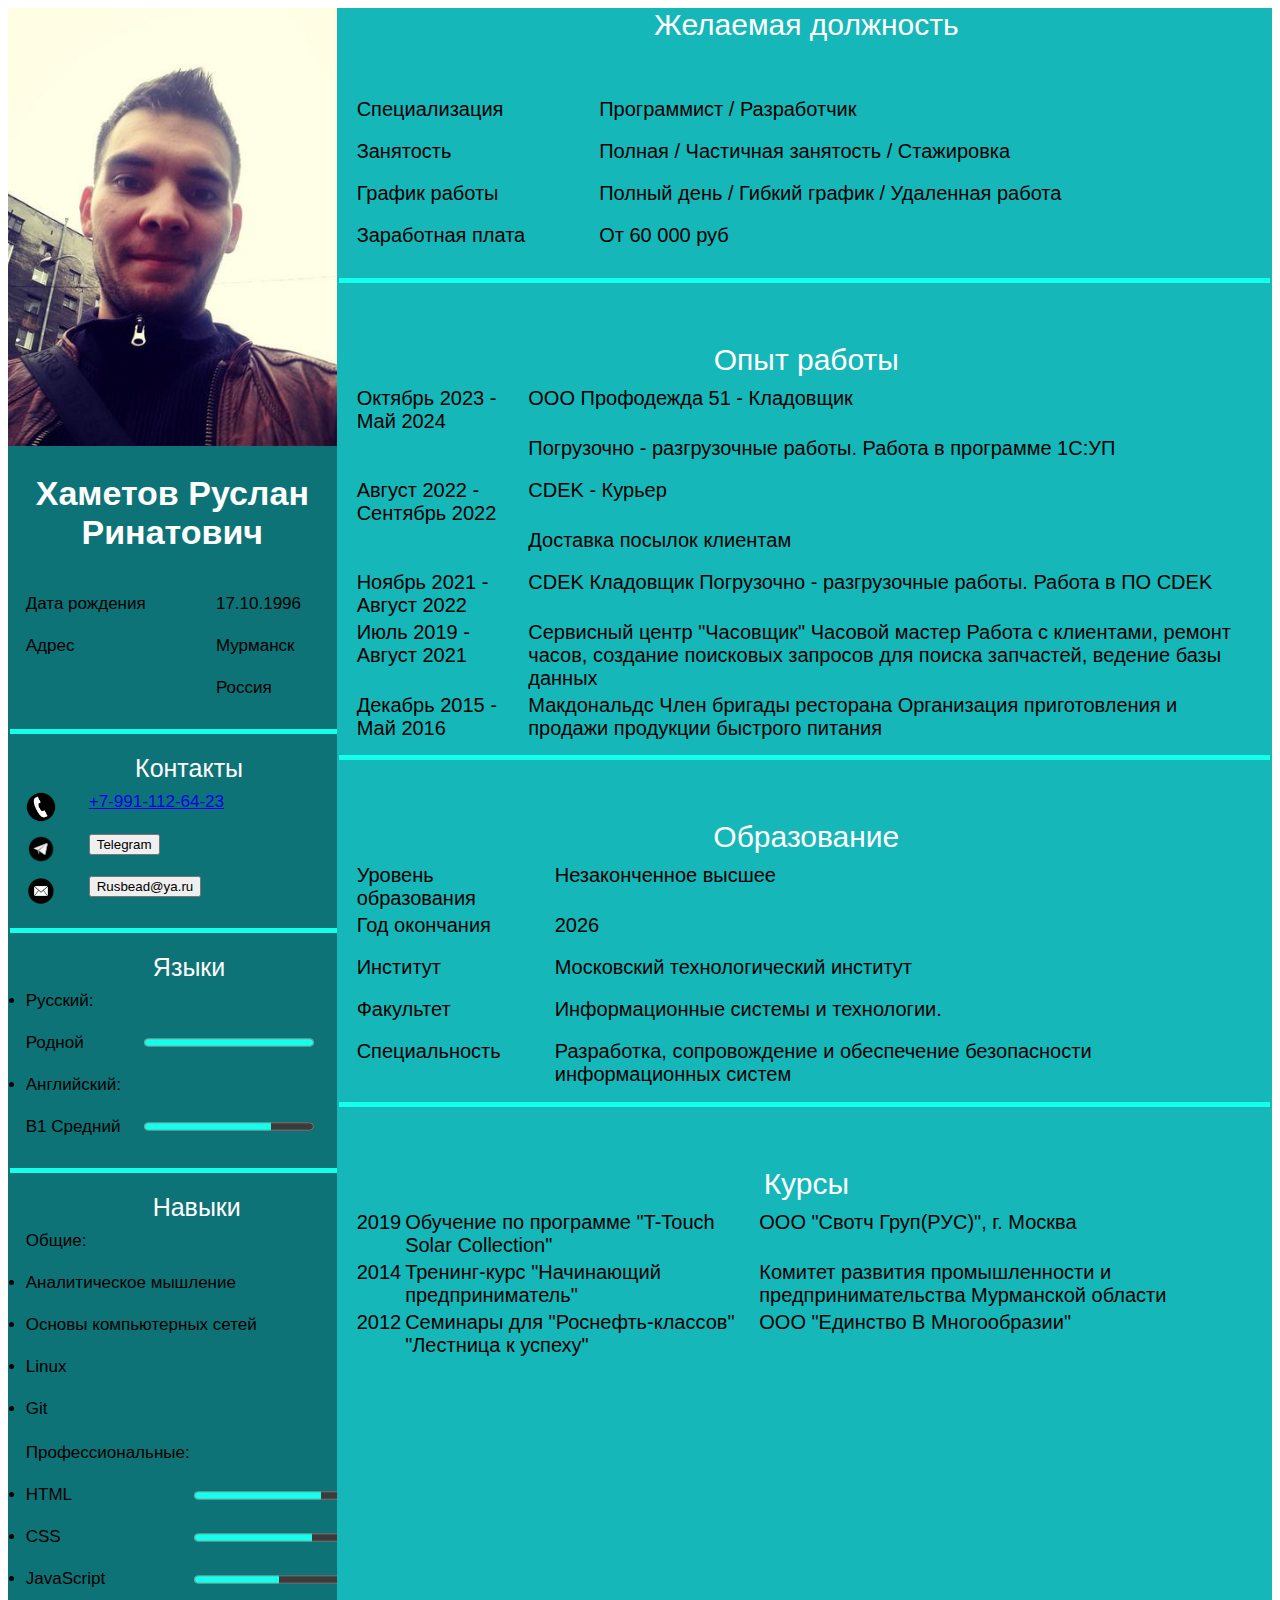
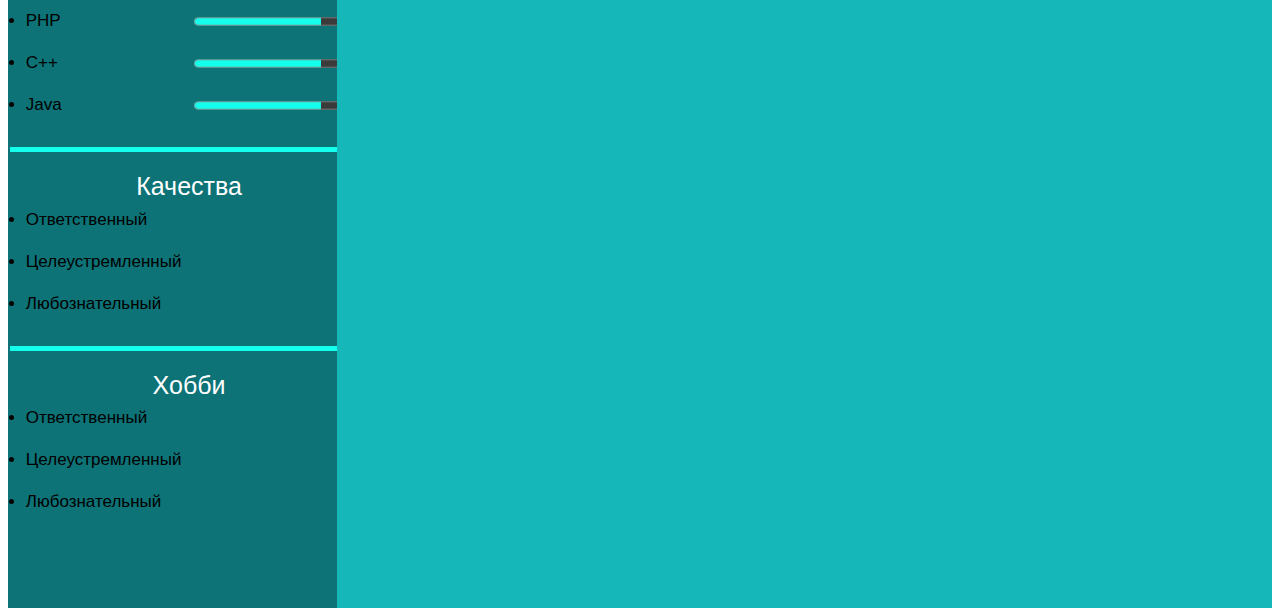
==== pages/index.html @ 47e61119 "Resume first version" ====
<!DOCTYPE html>
<html lang="ru">

<head>
    <meta charset="UTF-8">
    <!-- <meta name="viewport" content="width=device-width, initial-scale=1.0"> -->
    <title>Document</title>
    <link rel="stylesheet" href="/styles/style.css">
</head>

<body>
    <div class="main">
        <div id="leftCol">
            <img id="avatar" src="../img/Avatar.jpeg" alt="Логотип">

            <h1>Хаметов Руслан Ринатович</h1>

            <fieldset>
                <table>
                    <tr>
                        <td>Дата рождения</td>
                        <td>17.10.1996</td>
                    </tr>

                    <tr>
                        <td>Адрес</td>
                        <td>Мурманск</td>
                    </tr>
                    <tr>
                        <td></td>
                        <td>Россия</td>
                    </tr>
                </table>
            </fieldset>

            <fieldset>
                <legend>Контакты</legend>
                <table>
                    <tr>
                        <td class="contactsIcons">
                            <img src="../img/phone.png"></img>
                        </td>
                        <td>
                            <a href="tel:+79911126423">
                                +7-991-112-64-23
                            </a>
                        </td>
                    </tr>

                    <tr>
                        <td class="contactsIcons">
                            <img src="../img/telegram.png"></img>
                        </td>
                        <td>
                            <form action="https://t.me/Adamantine_WalRus" target="_blank">
                                <button class="btn">Telegram</button>
                            </form>
                        </td>
                    </tr>
                    <tr>
                        <td class="contactsIcons">
                            <img src="../img/mail.png"></img>
                        </td>
                        <td>
                            <form action="mailto:mail@Rusbead@yandex.ru&body=привет">
                                <button class="btn">Rusbead@ya.ru</button>
                            </form>
                        </td>
                    </tr>
                </table>
            </fieldset>

            <fieldset>
                <legend>Языки</legend>
                <table>
                    <tr>
                        <td><li>Русский:</li></td>
                    </tr>
                    <tr>
                        <td>Родной</td>
                        <td><progress value="100" max="100"></progress></td>
                    </tr>
                    <tr>
                        <td><li>Английский:</li></td>
                    </tr>
                    <tr>
                        <td>B1 Средний</td>
                        <td><progress value="75" max="100"></progress></td>
                    </tr>
                </table>
            </fieldset>

            <fieldset>
                <legend>Навыки</legend>
                <table>
                    <tr><td>Общие:</td></tr>
                    <tr>
                        <td><li>Аналитическое мышление</li></td>
                    </tr>
                    <tr>
                        <td><li>Основы компьютерных сетей</li></td>
                    </tr>
                    <tr>
                        <td><li>Linux</li></td>
                    </tr>
                    <tr>
                        <td><li>Git</li></td>
                    </tr>
                </table>

                <table>
                    <tr><td>Профессиональные:</td></tr>
                    <tr>
                        <td><li>HTML</li></td>
                        <td><progress value="75" max="100"></progress></td>
                    </tr>

                    <tr>
                        <td><li>CSS</li></td>
                        <td><progress value="70" max="100"></progress></td>
                    </tr>

                    <tr>
                        <td><li>JavaScript</li></td>
                        <td><progress value="50" max="100"></progress></td>
                    </tr>

                    <tr>
                        <td><li>PHP</li></td>
                        <td><progress value="75" max="100"></progress></td>
                    </tr>

                    <tr>
                        <td><li>C++</li></td>
                        <td><progress value="75" max="100"></progress></td>
                    </tr>

                    <tr>
                        <td><li>Java</li></td>
                        <td><progress value="75" max="100"></progress></td>
                    </tr>
                </table>
                </ul>
            </fieldset>

            <fieldset>
                <legend>Качества</legend>
                <table>
                    <tr>
                        <td><li>Ответственный</li></td>
                    </tr>
                    <tr>
                        <td><li>Целеустремленный</li></td>
                    </tr>
                    <tr>
                        <td><li>Любознательный</li></td>
                    </tr>
                </table>
            </fieldset>

            <fieldset id="hobbies">
                <legend>Хобби</legend>
                <table>
                    <tr>
                        <td><li>Ответственный</li></td>
                    </tr>
                    <tr>
                        <td><li>Целеустремленный</li></td>
                    </tr>
                    <tr>
                        <td><li>Любознательный</li></td>
                    </tr>
                </table>
            </fieldset>
        </div>

        <div id="rightCol">
            <fieldset class="post">
                <legend>Желаемая должность</legend>
                <table>
                    <tr>
                        <td>Специализация</td>
                        <td>Программист / Разработчик</td>
                    </tr>

                    <br> <br>

                    <tr>
                        <td>Занятость</td>
                        <td>Полная / Частичная занятость / Стажировка</li>
                        </td>
                    </tr>

                    <tr>
                        <td>График работы</td>
                        <td>Полный день / Гибкий график / Удаленная работа</td>
                        </td>
                    </tr>

                    <tr>
                        <td>Заработная плата</td>
                        <td>От 60 000 руб</td>
                    </tr>
                </table>
            </fieldset>

            <fieldset>
                <legend>Опыт работы</legend>

                <table>
                    <tr>
                        <td>Октябрь 2023 - Май 2024</td>
                        <td>ООО Профодежда 51 - Кладовщик</td>
                    </tr>
                    <tr>
                        <td></td><td>Погрузочно - разгрузочные работы. Работа в программе 1С:УП</td>
                    </tr>

                    <tr>
                        <td>Август 2022 - Сентябрь 2022</td>
                        <td>CDEK - Курьер</td>
                    </tr>
                    <tr>
                        <td></td><td>Доставка посылок клиентам</td>
                    </tr>
                        

                    <tr>
                        <td>
                            Ноябрь 2021 - Август 2022
                        </td>
                        <td>
                            CDEK
                            Кладовщик
                            Погрузочно - разгрузочные работы. Работа в ПО CDEK
                        </td>
                    </tr>

                    <tr>
                        <td>
                            Июль 2019 - Август 2021
                        </td>
                        <td>
                            Сервисный центр "Часовщик"
                            Часовой мастер
                            Работа с клиентами, ремонт часов, создание поисковых запросов для поиска запчастей,
                            ведение базы данных
                        </td>
                    </tr>

                    <tr>
                        <td>
                            Декабрь 2015 - Май 2016
                        </td>
                        <td>
                            Макдональдс
                            Член бригады ресторана
                            Организация приготовления и продажи продукции быстрого питания
                    </tr>


                </table>
            </fieldset>

            <fieldset>
                <legend>Образование</legend>
                <table>
                    <tr>
                        <td>Уровень образования</td>
                        <td>Незаконченное высшее</td>
                    </tr>
                    <tr>
                        <td>Год окончания</td>
                        <td>2026</td>
                    </tr>
                    <tr>
                        <td>Институт</td>
                        <td>Московский технологический институт</td>
                    </tr>
                    <tr>
                        <td>Факультет</td>
                        <td>Информационные системы и технологии.</td>
                    </tr>
                    <tr>
                        <td>Специальность</td>
                        <td>Разработка, сопровождение и обеспечение безопасности информационных систем</td>
                    </tr>
                </table>
            </fieldset>

            <fieldset id="courses">
                <legend>Курсы</legend>
                <table>
                    <tr>
                        <td>2019</td>
                        <td>Обучение по программе "T-Touch Solar Collection"</td>
                        <td>ООО "Свотч Груп(РУС)", г. Москва</td>
                    </tr>
                    <tr>
                        <td>2014</td>
                        <td>Тренинг-курс "Начинающий предприниматель"</td>
                        <td>Комитет развития промышленности и предпринимательства Мурманской области</td>
                    </tr>
                    <tr>
                        <td>2012</td>
                        <td>Семинары для "Роснефть-классов" "Лестница к успеху"</td>
                        <td>ООО "Единство В Многообразии"</td>
                    </tr>
                </table>
            </fieldset>
        </div>
    </div>
</body>

</html>
---- styles/style.css ----
#avatar {
    width: 100%;
}

.main {
    height: 2200px;
}

table {
    width: 100%;
}

table td {
    text-align: left;
    vertical-align: top;

}

table tr {
    height: 40px;
}





#leftCol {
    float: left;
    width: 26%;
    background: #0D7377;
    
    text-align: left;
    font: 17px 'Arial';
    color: black;

    height: 100%;
}

#leftCol fieldset {
    margin-bottom: 20px;
    border: none;
    border-bottom: 5px solid #14FFEC;
    width: 100%;
}

#leftCol fieldset legend {
    text-align: center;
    color: white;
    width: 100%;
    font: 25px 'Arial';
}

#leftCol h1 {
    text-align: center;
    color: white;
    padding-bottom: 10px;
}

.contactsIcons img {
    height: 30px; 
    width: 30px;
}

#leftCol progress {
    accent-color: #14FFEC;
}

#leftCol #hobbies {
    border: none;
}





#rightCol {
    float: right;
    background: #15B7B9;

    text-align: left;
    width: 74%;

    color: black;

    font: 20px 'Arial';

    height: 100%;
}

#rightCol fieldset {
    border: none;
    border-bottom: 5px solid #14FFEC;
    /* border: 1px solid #FF9A3C; */
    margin-bottom: 60px;
}

#rightCol fieldset legend {
    text-align: center;
    color: white;
    width: 100%;
    border: none;
    font: 30px 'Arial';
    /* border: 1px solid; */
}

#rightCol #courses {
    border: none;
}
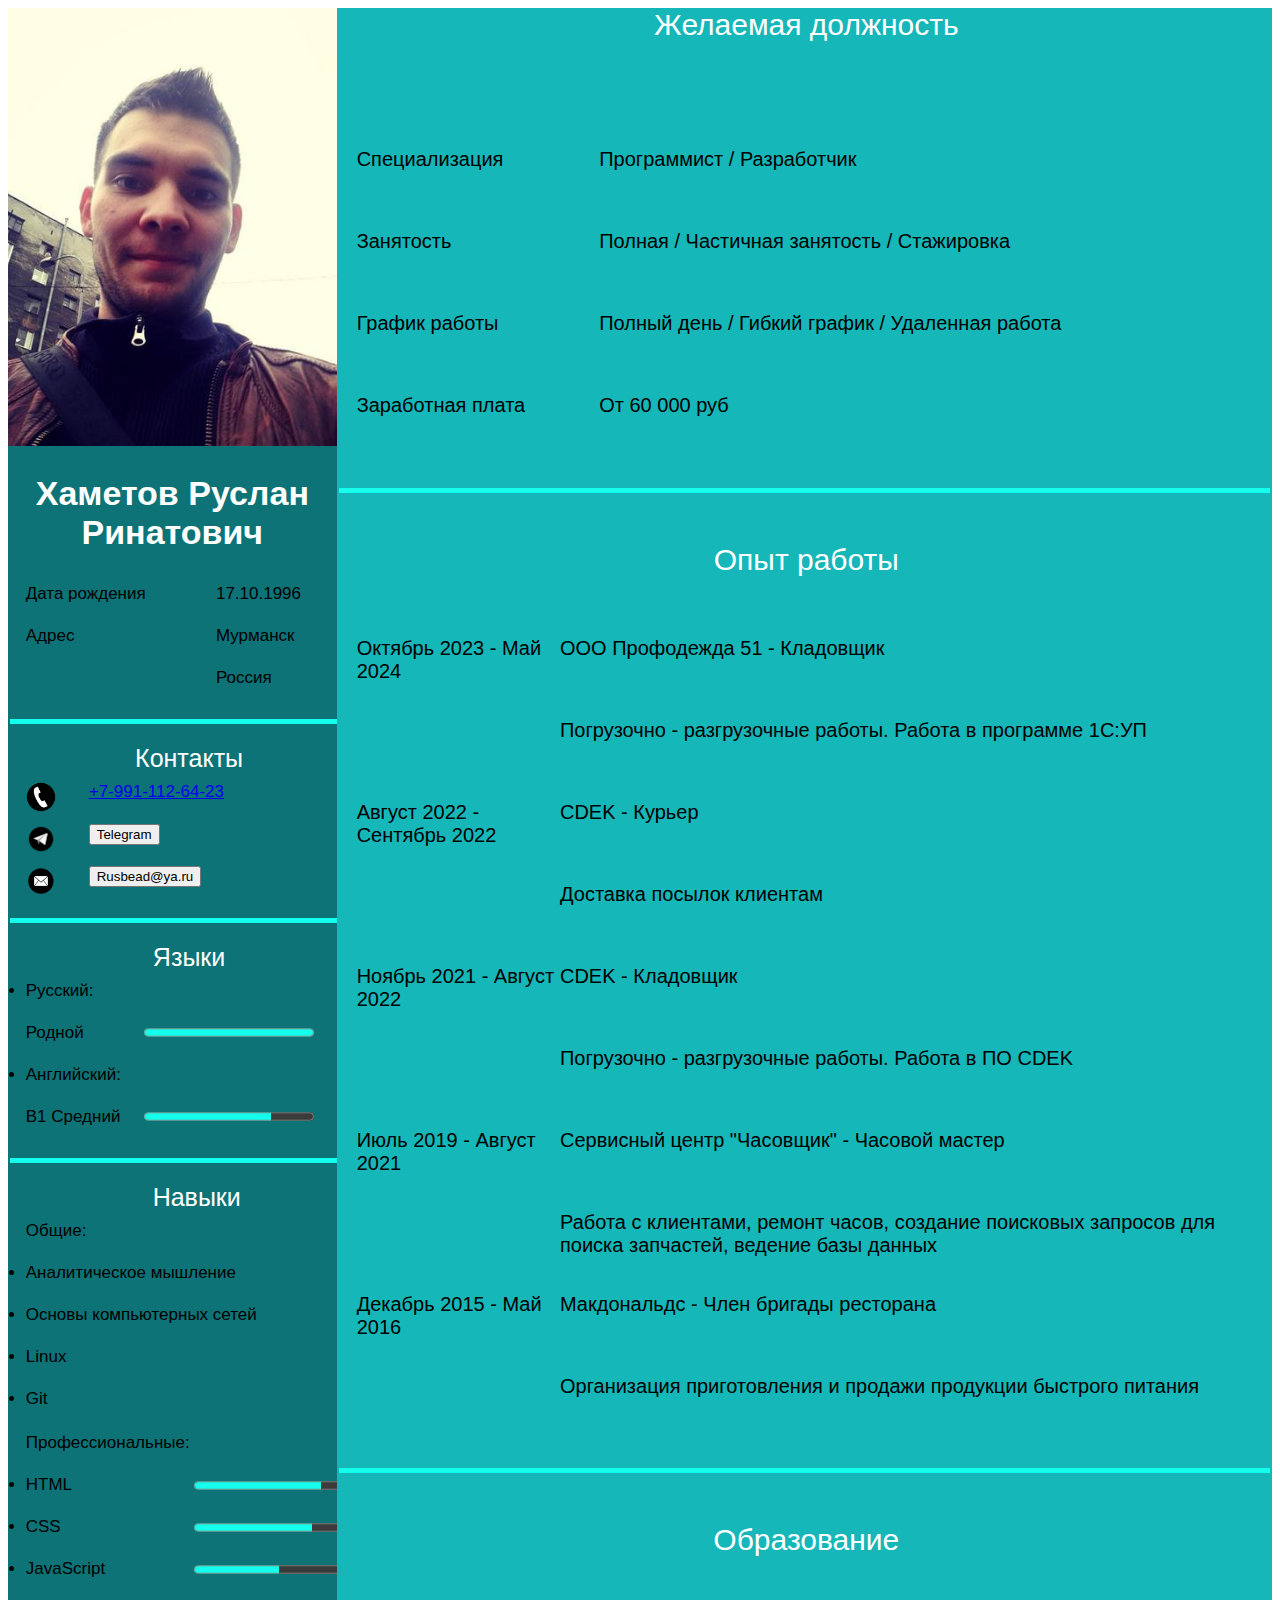
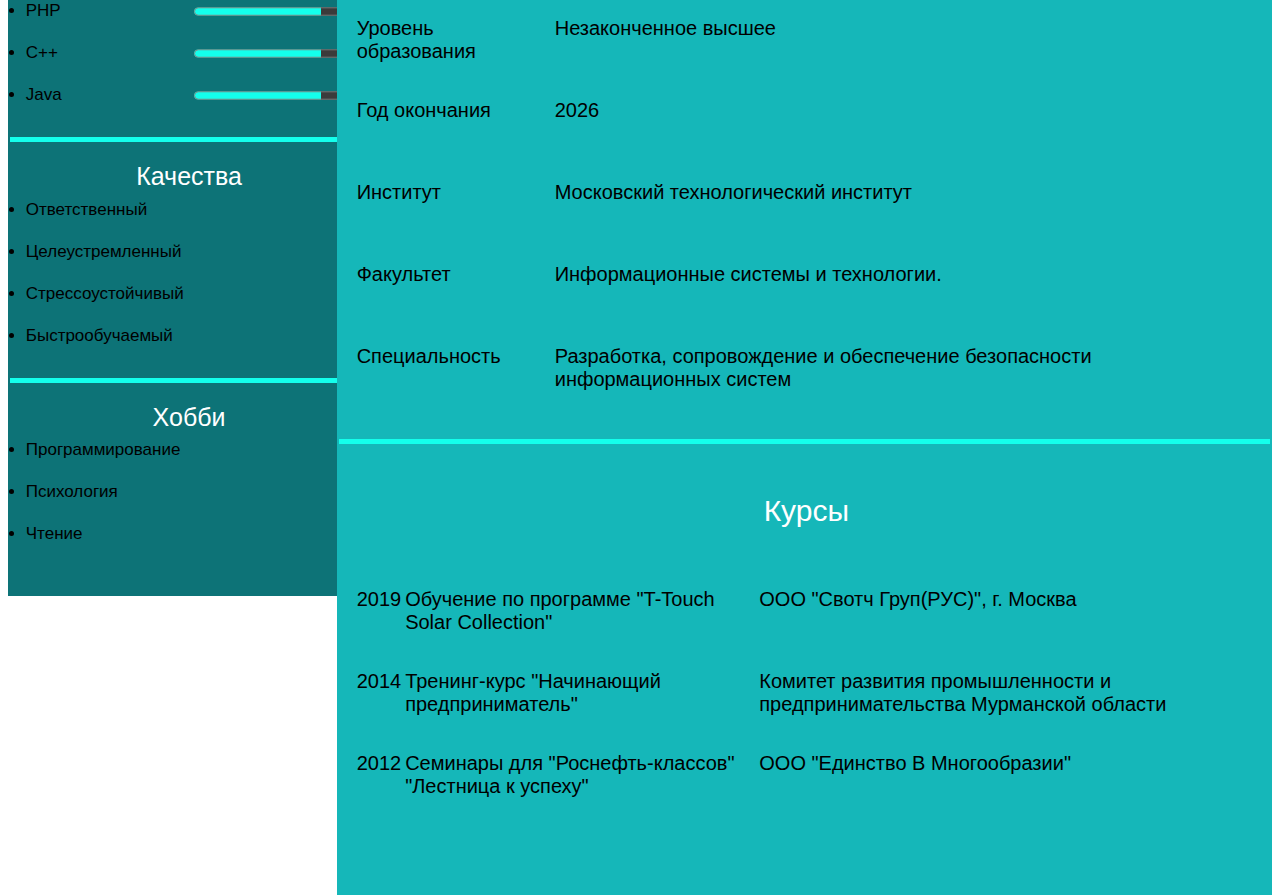
==== commit 5cb1b5e7: "Some fixes" ====
--- a/pages/index.html
+++ b/pages/index.html
@@ -41,9 +41,7 @@
                             <img src="../img/phone.png"></img>
                         </td>
                         <td>
-                            <a href="tel:+79911126423">
-                                +7-991-112-64-23
-                            </a>
+                            <a href="tel:+79911126423">+7-991-112-64-23</a>
                         </td>
                     </tr>
 
@@ -146,15 +144,10 @@
             <fieldset>
                 <legend>Качества</legend>
                 <table>
-                    <tr>
-                        <td><li>Ответственный</li></td>
-                    </tr>
-                    <tr>
-                        <td><li>Целеустремленный</li></td>
-                    </tr>
-                    <tr>
-                        <td><li>Любознательный</li></td>
-                    </tr>
+                    <tr><td><li>Ответственный</li></td></tr>
+                    <tr><td><li>Целеустремленный</li></td></tr>
+                    <tr><td><li>Стрессоустойчивый</li></td></tr>
+                    <tr><td><li>Быстрообучаемый</li></td></tr>
                 </table>
             </fieldset>
 
@@ -162,13 +155,13 @@
                 <legend>Хобби</legend>
                 <table>
                     <tr>
-                        <td><li>Ответственный</li></td>
-                    </tr>
-                    <tr>
-                        <td><li>Целеустремленный</li></td>
-                    </tr>
-                    <tr>
-                        <td><li>Любознательный</li></td>
+                        <td><li>Программирование</li></td>
+                    </tr>
+                    <tr>
+                        <td><li>Психология</li></td>
+                    </tr>
+                    <tr>
+                        <td><li>Чтение</li></td>
                     </tr>
                 </table>
             </fieldset>
@@ -212,53 +205,30 @@
                         <td>Октябрь 2023 - Май 2024</td>
                         <td>ООО Профодежда 51 - Кладовщик</td>
                     </tr>
-                    <tr>
-                        <td></td><td>Погрузочно - разгрузочные работы. Работа в программе 1С:УП</td>
-                    </tr>
+                    <tr><td></td><td>Погрузочно - разгрузочные работы. Работа в программе 1С:УП</td></tr>
 
                     <tr>
                         <td>Август 2022 - Сентябрь 2022</td>
                         <td>CDEK - Курьер</td>
                     </tr>
-                    <tr>
-                        <td></td><td>Доставка посылок клиентам</td>
-                    </tr>
+                    <tr><td></td><td>Доставка посылок клиентам</td></tr>
                         
-
-                    <tr>
-                        <td>
-                            Ноябрь 2021 - Август 2022
-                        </td>
-                        <td>
-                            CDEK
-                            Кладовщик
-                            Погрузочно - разгрузочные работы. Работа в ПО CDEK
-                        </td>
-                    </tr>
-
-                    <tr>
-                        <td>
-                            Июль 2019 - Август 2021
-                        </td>
-                        <td>
-                            Сервисный центр "Часовщик"
-                            Часовой мастер
-                            Работа с клиентами, ремонт часов, создание поисковых запросов для поиска запчастей,
-                            ведение базы данных
-                        </td>
-                    </tr>
-
-                    <tr>
-                        <td>
-                            Декабрь 2015 - Май 2016
-                        </td>
-                        <td>
-                            Макдональдс
-                            Член бригады ресторана
-                            Организация приготовления и продажи продукции быстрого питания
-                    </tr>
-
-
+                    <tr>
+                        <td>Ноябрь 2021 - Август 2022</td>
+                        <td>CDEK - Кладовщик</td>
+                    </tr>
+                    <tr><td></td><td>Погрузочно - разгрузочные работы. Работа в ПО CDEK</td></tr>
+
+                    <tr>
+                        <td>Июль 2019 - Август 2021</td>
+                        <td>Сервисный центр "Часовщик" - Часовой мастер</td>   
+                    </tr><td></td><td>Работа с клиентами, ремонт часов, создание поисковых запросов для поиска запчастей, ведение базы данных</td></tr>
+
+                    <tr>
+                        <td>Декабрь 2015 - Май 2016</td>
+                        <td>Макдональдс - Член бригады ресторана</td>   
+                    </tr>
+                    <tr><td></td><td>Организация приготовления и продажи продукции быстрого питания</td></tr> 
                 </table>
             </fieldset>
 
--- a/styles/style.css
+++ b/styles/style.css
@@ -1,10 +1,9 @@
-
 #avatar {
     width: 100%;
 }
 
 .main {
-    height: 2200px;
+    height: auto;
 }
 
 table {
@@ -14,7 +13,6 @@
 table td {
     text-align: left;
     vertical-align: top;
-
 }
 
 table tr {
@@ -54,7 +52,6 @@
 #leftCol h1 {
     text-align: center;
     color: white;
-    padding-bottom: 10px;
 }
 
 .contactsIcons img {
@@ -88,11 +85,15 @@
     height: 100%;
 }
 
+#rightCol table tr {
+    height: 80px;
+}
+
 #rightCol fieldset {
     border: none;
     border-bottom: 5px solid #14FFEC;
     /* border: 1px solid #FF9A3C; */
-    margin-bottom: 60px;
+    margin-bottom: 50px;
 }
 
 #rightCol fieldset legend {
@@ -102,6 +103,7 @@
     border: none;
     font: 30px 'Arial';
     /* border: 1px solid; */
+    margin-bottom: 50px;
 }
 
 #rightCol #courses {
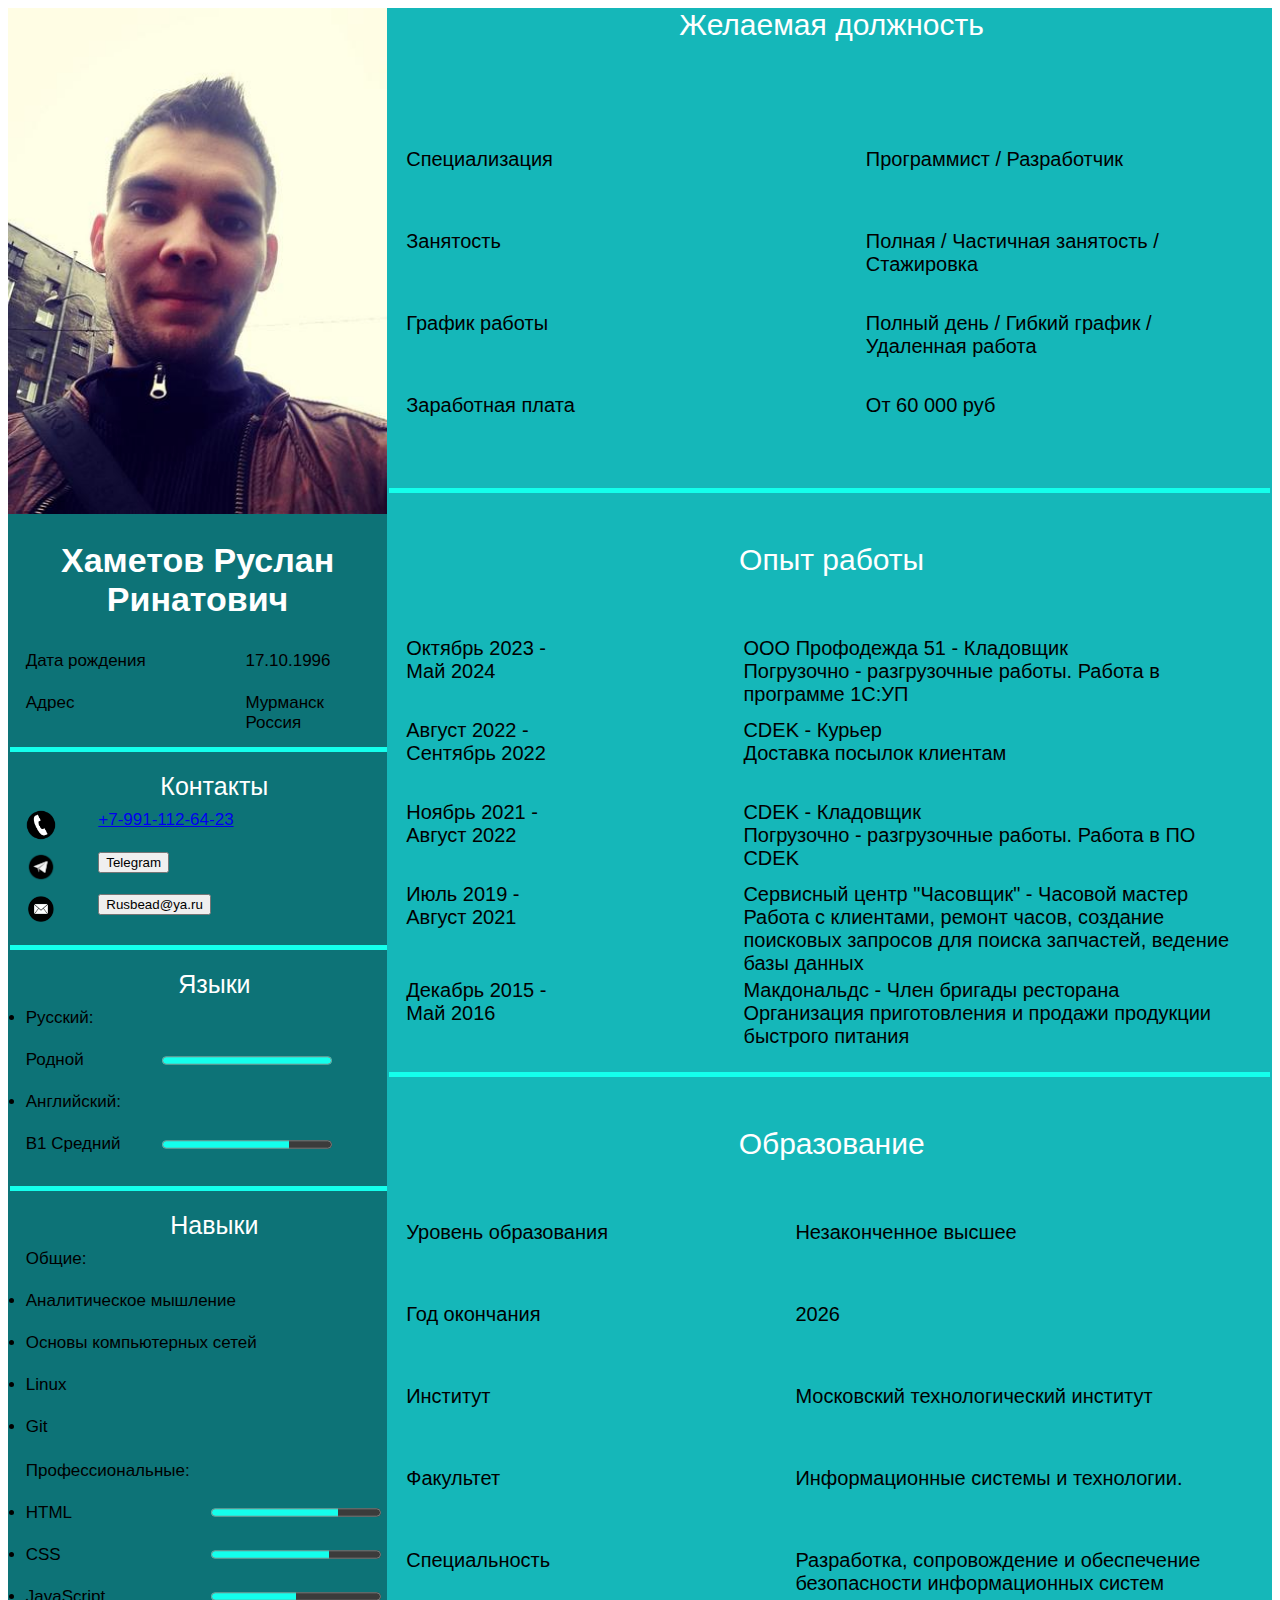
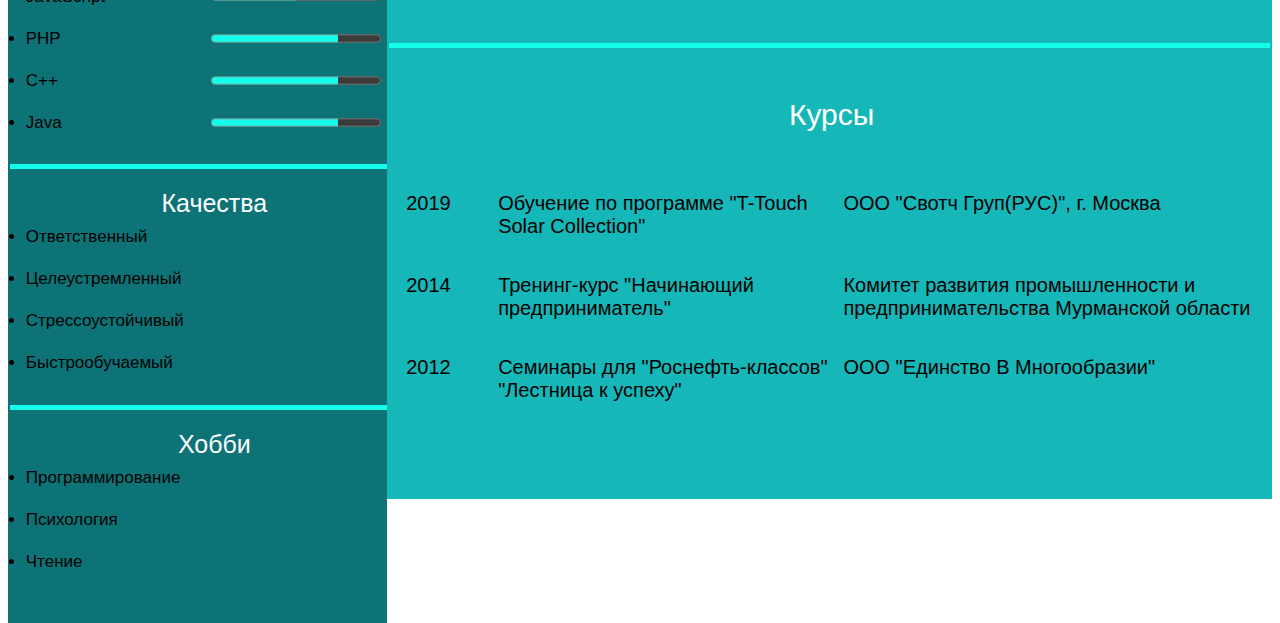
==== commit 19c08634: "Some code refactoring" ====
--- a/pages/index.html
+++ b/pages/index.html
@@ -24,16 +24,15 @@
 
                     <tr>
                         <td>Адрес</td>
-                        <td>Мурманск</td>
-                    </tr>
-                    <tr>
-                        <td></td>
-                        <td>Россия</td>
-                    </tr>
-                </table>
-            </fieldset>
-
-            <fieldset>
+                        <td>
+                            Мурманск<br>
+                            Россия
+                        </td>
+                    </tr>
+                </table>
+            </fieldset>
+
+            <fieldset class="Contacts">
                 <legend>Контакты</legend>
                 <table>
                     <tr>
@@ -72,18 +71,26 @@
                 <legend>Языки</legend>
                 <table>
                     <tr>
-                        <td><li>Русский:</li></td>
+                        <td>
+                            <li>Русский:</li>
+                        </td>
                     </tr>
                     <tr>
                         <td>Родной</td>
-                        <td><progress value="100" max="100"></progress></td>
-                    </tr>
-                    <tr>
-                        <td><li>Английский:</li></td>
+                        <td>
+                            <progress value="100" max="100"></progress>
+                        </td>
+                    </tr>
+                    <tr>
+                        <td>
+                            <li>Английский:</li>
+                        </td>
                     </tr>
                     <tr>
                         <td>B1 Средний</td>
-                        <td><progress value="75" max="100"></progress></td>
+                        <td>
+                            <progress value="75" max="100"></progress>
+                        </td>
                     </tr>
                 </table>
             </fieldset>
@@ -91,54 +98,89 @@
             <fieldset>
                 <legend>Навыки</legend>
                 <table>
-                    <tr><td>Общие:</td></tr>
-                    <tr>
-                        <td><li>Аналитическое мышление</li></td>
-                    </tr>
-                    <tr>
-                        <td><li>Основы компьютерных сетей</li></td>
-                    </tr>
-                    <tr>
-                        <td><li>Linux</li></td>
-                    </tr>
-                    <tr>
-                        <td><li>Git</li></td>
-                    </tr>
-                </table>
-
-                <table>
-                    <tr><td>Профессиональные:</td></tr>
-                    <tr>
-                        <td><li>HTML</li></td>
-                        <td><progress value="75" max="100"></progress></td>
-                    </tr>
-
-                    <tr>
-                        <td><li>CSS</li></td>
-                        <td><progress value="70" max="100"></progress></td>
-                    </tr>
-
-                    <tr>
-                        <td><li>JavaScript</li></td>
-                        <td><progress value="50" max="100"></progress></td>
-                    </tr>
-
-                    <tr>
-                        <td><li>PHP</li></td>
-                        <td><progress value="75" max="100"></progress></td>
-                    </tr>
-
-                    <tr>
-                        <td><li>C++</li></td>
-                        <td><progress value="75" max="100"></progress></td>
-                    </tr>
-
-                    <tr>
-                        <td><li>Java</li></td>
-                        <td><progress value="75" max="100"></progress></td>
-                    </tr>
-                </table>
-                </ul>
+                    <tr>
+                        <td>Общие:</td>
+                    </tr>
+                    <tr>
+                        <td>
+                            <li>Аналитическое мышление</li>
+                        </td>
+                    </tr>
+                    <tr>
+                        <td>
+                            <li>Основы компьютерных сетей</li>
+                        </td>
+                    </tr>
+                    <tr>
+                        <td>
+                            <li>Linux</li>
+                        </td>
+                    </tr>
+                    <tr>
+                        <td>
+                            <li>Git</li>
+                        </td>
+                    </tr>
+                </table>
+
+                <table>
+                    <tr>
+                        <td>Профессиональные:</td>
+                    </tr>
+                    <tr>
+                        <td>
+                            <li>HTML</li>
+                        </td>
+                        <td>
+                            <progress value="75" max="100"></progress>
+                        </td>
+                    </tr>
+
+                    <tr>
+                        <td>
+                            <li>CSS</li>
+                        </td>
+                        <td>
+                            <progress value="70" max="100"></progress>
+                        </td>
+                    </tr>
+
+                    <tr>
+                        <td>
+                            <li>JavaScript</li>
+                        </td>
+                        <td>
+                            <progress value="50" max="100"></progress>
+                        </td>
+                    </tr>
+
+                    <tr>
+                        <td>
+                            <li>PHP</li>
+                        </td>
+                        <td>
+                            <progress value="75" max="100"></progress>
+                        </td>
+                    </tr>
+
+                    <tr>
+                        <td>
+                            <li>C++</li>
+                        </td>
+                        <td>
+                            <progress value="75" max="100"></progress>
+                        </td>
+                    </tr>
+
+                    <tr>
+                        <td>
+                            <li>Java</li>
+                        </td>
+                        <td>
+                            <progress value="75" max="100"></progress>
+                        </td>
+                    </tr>
+                </table>
             </fieldset>
 
             <fieldset>
@@ -202,33 +244,57 @@
 
                 <table>
                     <tr>
-                        <td>Октябрь 2023 - Май 2024</td>
-                        <td>ООО Профодежда 51 - Кладовщик</td>
-                    </tr>
-                    <tr><td></td><td>Погрузочно - разгрузочные работы. Работа в программе 1С:УП</td></tr>
-
-                    <tr>
-                        <td>Август 2022 - Сентябрь 2022</td>
-                        <td>CDEK - Курьер</td>
-                    </tr>
-                    <tr><td></td><td>Доставка посылок клиентам</td></tr>
+                        <td>
+                            Октябрь 2023 -<br> 
+                            Май 2024<br>
+                        </td>
+                        <td>
+                            ООО Профодежда 51 - Кладовщик<br>
+                            Погрузочно - разгрузочные работы. Работа в программе 1С:УП
+                        </td>
+                    </tr>
+
+                    <tr>
+                        <td>Август 2022 -<br> 
+                            Сентябрь 2022
+                        </td>
+                        <td>
+                            CDEK - Курьер<br>
+                            Доставка посылок клиентам
+                        </td>
+                    </tr>
                         
                     <tr>
-                        <td>Ноябрь 2021 - Август 2022</td>
-                        <td>CDEK - Кладовщик</td>
-                    </tr>
-                    <tr><td></td><td>Погрузочно - разгрузочные работы. Работа в ПО CDEK</td></tr>
-
-                    <tr>
-                        <td>Июль 2019 - Август 2021</td>
-                        <td>Сервисный центр "Часовщик" - Часовой мастер</td>   
-                    </tr><td></td><td>Работа с клиентами, ремонт часов, создание поисковых запросов для поиска запчастей, ведение базы данных</td></tr>
-
-                    <tr>
-                        <td>Декабрь 2015 - Май 2016</td>
-                        <td>Макдональдс - Член бригады ресторана</td>   
-                    </tr>
-                    <tr><td></td><td>Организация приготовления и продажи продукции быстрого питания</td></tr> 
+                        <td>
+                            Ноябрь 2021 -<br>
+                            Август 2022
+                        </td>
+                        <td>
+                            CDEK - Кладовщик<br>
+                            Погрузочно - разгрузочные работы. Работа в ПО CDEK
+                        </td>
+                    </tr>
+
+                    <tr>
+                        <td>
+                            Июль 2019 -<br>
+                            Август 2021
+                        </td>
+                        <td>
+                            Сервисный центр "Часовщик" - Часовой мастер<br>
+                            Работа с клиентами, ремонт часов, создание поисковых запросов для поиска запчастей, ведение базы данных
+                        </td>   
+
+                    <tr>
+                        <td>
+                            Декабрь 2015 -<br>
+                            Май 2016
+                        </td>
+                        <td>
+                            Макдональдс - Член бригады ресторана<br>
+                            Организация приготовления и продажи продукции быстрого питания
+                        </td>   
+                    </tr>
                 </table>
             </fieldset>
 
--- a/styles/style.css
+++ b/styles/style.css
@@ -25,7 +25,7 @@
 
 #leftCol {
     float: left;
-    width: 26%;
+    width: 30%;
     background: #0D7377;
     
     text-align: left;
@@ -34,6 +34,10 @@
 
     height: 100%;
 }
+
+/* #leftCol table {
+    width: 50%;
+}  */
 
 #leftCol fieldset {
     margin-bottom: 20px;
@@ -76,7 +80,7 @@
     background: #15B7B9;
 
     text-align: left;
-    width: 74%;
+    width: 70%;
 
     color: black;
 
@@ -87,6 +91,13 @@
 
 #rightCol table tr {
     height: 80px;
+    
+}
+
+#rightCol table td {
+    width: 10px;
+    padding-left: 0;
+    
 }
 
 #rightCol fieldset {
